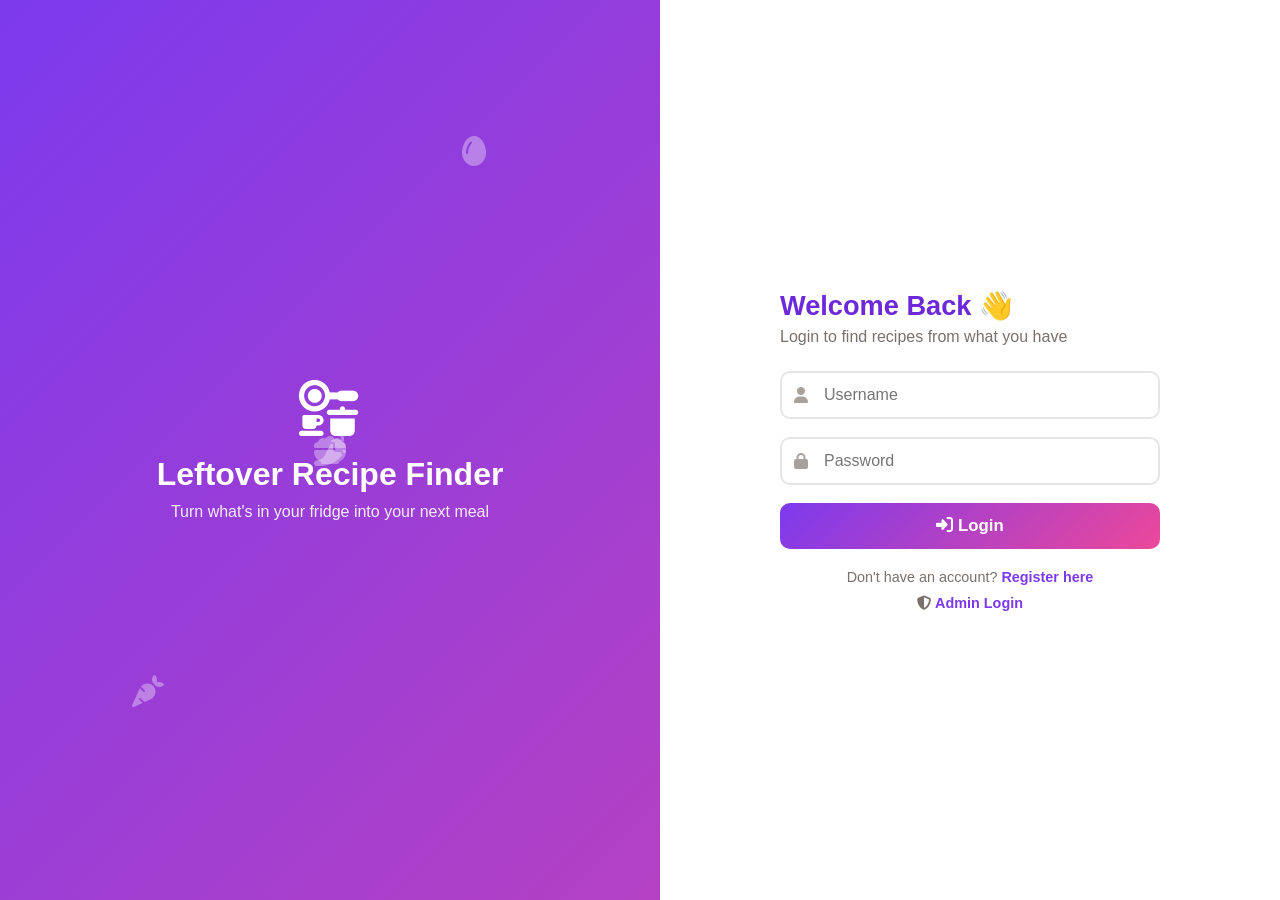
==== admin.html @ 91779deb "Add files via upload" ====
<!DOCTYPE html>
<html lang="en">
<head>
<meta charset="UTF-8"><meta name="viewport" content="width=device-width, initial-scale=1.0">
<title>Admin Dashboard - Recipe Finder</title>
<link rel="stylesheet" href="https://cdnjs.cloudflare.com/ajax/libs/font-awesome/6.5.1/css/all.min.css">
<link rel="stylesheet" href="style.css">
</head>
<body class="admin-body">
<nav class="admin-navbar">
  <div class="logo"><i class="fa-solid fa-kitchen-set"></i> Recipe Finder <span>Admin</span></div>
  <div class="admin-nav-actions"><a href="recipe.html"><i class="fa-solid fa-utensils"></i> User Page</a><button id="adminLogout"><i class="fa-solid fa-right-from-bracket"></i> Logout</button></div>
</nav>

<main class="admin-container">
  <div class="admin-heading"><div><h1><i class="fa-solid fa-gauge-high"></i> Admin Dashboard</h1><p>Manage users, monitor activity and view the recipe database.</p></div></div>

  <section class="stats-grid">
    <div class="stat-card"><i class="fa-solid fa-users"></i><div><span>Total Users</span><strong id="totalUsers">0</strong></div></div>
    <div class="stat-card"><i class="fa-solid fa-magnifying-glass"></i><div><span>Search Attempts</span><strong id="totalSearches">0</strong></div></div>
    <div class="stat-card"><i class="fa-solid fa-heart"></i><div><span>Saved Recipes</span><strong id="totalFavorites">0</strong></div></div>
    <div class="stat-card"><i class="fa-solid fa-book"></i><div><span>Total Recipes</span><strong id="totalRecipes">0</strong></div></div>
  </section>

  <section class="admin-panel">
    <div class="panel-title"><h2><i class="fa-solid fa-user-gear"></i> User Management</h2><input id="userSearch" type="text" placeholder="Search users..."></div>
    <div class="table-wrap"><table><thead><tr><th>#</th><th>Username</th><th>Email</th><th>Action</th></tr></thead><tbody id="usersTable"></tbody></table></div>
    <p class="admin-note">Admin data is stored in the browser's localStorage for this project demo.</p>
  </section>

  <section class="admin-panel">
    <div class="panel-title"><h2><i class="fa-solid fa-chart-line"></i> Recent Activity</h2><button class="small-btn" id="clearActivity"><i class="fa-solid fa-trash"></i> Clear Activity</button></div>
    <div class="table-wrap"><table><thead><tr><th>User</th><th>Ingredients</th><th>Date & Time</th></tr></thead><tbody id="activityTable"></tbody></table></div>
  </section>

  <section class="admin-panel">
    <div class="panel-title"><h2><i class="fa-solid fa-book-open"></i> Recipe Database</h2></div>
    <div class="recipe-admin-grid" id="recipeAdminGrid"></div>
  </section>
</main>
<script src="recipes-data.js"></script><script src="admin.js"></script>
</body></html>
---- style.css ----
:root {
  --primary: #ea580c;
  --primary-dark: #c2410c;
  --accent: #7c3aed;
  --accent-dark: #6d28d9;
  --pink: #ec4899;
}

* { margin: 0; padding: 0; box-sizing: border-box; font-family: 'Segoe UI', Arial, sans-serif; }

/* ================= AUTH PAGES (Login / Register) ================= */
.auth-wrapper { display: flex; min-height: 100vh; flex-wrap: wrap; }

.auth-visual {
  flex: 1; min-width: 300px;
  background: linear-gradient(135deg, var(--accent), var(--pink));
  background-size: 200% 200%;
  animation: gradientShift 8s ease infinite;
  display: flex; flex-direction: column; align-items: center; justify-content: center;
  color: #fff; padding: 40px; position: relative; overflow: hidden; text-align: center;
}

@keyframes gradientShift {
  0% { background-position: 0% 50%; }
  50% { background-position: 100% 50%; }
  100% { background-position: 0% 50%; }
}

.floating-icon { position: absolute; font-size: 2em; opacity: 0.35; animation: float 6s ease-in-out infinite; }
.floating-icon:nth-child(2) { top: 20%; left: 15%; }
.floating-icon:nth-child(3) { top: 60%; left: 75%; animation-delay: 1.5s; }
.floating-icon:nth-child(4) { top: 75%; left: 20%; animation-delay: 3s; }
.floating-icon:nth-child(5) { top: 15%; left: 70%; animation-delay: 4.5s; }

@keyframes float {
  0%, 100% { transform: translateY(0) rotate(0deg); }
  50% { transform: translateY(-20px) rotate(10deg); }
}

.auth-visual h1 { font-size: 2em; margin-top: 20px; z-index: 1; }
.auth-visual p { margin-top: 10px; opacity: 0.9; z-index: 1; }
.auth-visual i.brand-icon { font-size: 3.5em; z-index: 1; animation: pulse 2.5s ease-in-out infinite; }

@keyframes pulse { 0%, 100% { transform: scale(1); } 50% { transform: scale(1.1); } }

.auth-form-side { flex: 1; min-width: 300px; display: flex; align-items: center; justify-content: center; background: #fff; padding: 40px 20px; }
.auth-form-box { width: 100%; max-width: 380px; animation: fadeInUp 0.6s ease; }

@keyframes fadeInUp { from { opacity: 0; transform: translateY(20px); } to { opacity: 1; transform: translateY(0); } }

.auth-form-box h2 { color: var(--accent-dark); margin-bottom: 6px; font-size: 1.7em; }
.auth-form-box p.subtitle { color: #78716c; margin-bottom: 25px; }

.input-group { position: relative; margin-bottom: 18px; }
.input-group i { position: absolute; left: 14px; top: 50%; transform: translateY(-50%); color: #a8a29e; }
.input-group input {
  width: 100%; padding: 13px 14px 13px 42px; border: 2px solid #e7e5e4; border-radius: 10px;
  font-size: 1em; outline: none; transition: border-color 0.2s ease, box-shadow 0.2s ease;
}
.input-group input:focus { border-color: var(--accent); box-shadow: 0 0 0 3px rgba(124,58,237,0.15); }

.auth-btn {
  width: 100%; padding: 13px; background: linear-gradient(135deg, var(--accent), var(--pink));
  color: #fff; border: none; border-radius: 10px; font-size: 1.05em; font-weight: 600; cursor: pointer;
  transition: transform 0.15s ease, box-shadow 0.15s ease;
}
.auth-btn:hover { transform: translateY(-2px); box-shadow: 0 6px 18px rgba(124,58,237,0.35); }

.auth-switch { text-align: center; margin-top: 20px; color: #78716c; font-size: 0.9em; }
.auth-switch a { color: var(--accent); font-weight: 600; text-decoration: none; }
.auth-switch a:hover { text-decoration: underline; }

.error-msg, .success-msg { padding: 10px 14px; border-radius: 8px; margin-bottom: 16px; font-size: 0.9em; display: none; animation: fadeInUp 0.3s ease; }
.error-msg { background: #fee2e2; color: #991b1b; }
.success-msg { background: #dcfce7; color: #166534; }

/* ================= APP PAGE / DASHBOARD (Recipe Finder) ================= */
.app-body { background: linear-gradient(135deg, #fdf4ff, #fff7ed, #f0fdfa); min-height: 100vh; }

/* Colorful gradient navbar */
.navbar {
  background: linear-gradient(120deg, #7c3aed, #ec4899, #f97316);
  background-size: 200% 200%;
  animation: gradientShift 10s ease infinite;
  padding: 16px 30px; display: flex; justify-content: space-between; align-items: center;
  box-shadow: 0 4px 14px rgba(0,0,0,0.12); flex-wrap: wrap; gap: 10px;
}
.navbar .logo { display: flex; align-items: center; gap: 10px; font-weight: 700; color: #fff; font-size: 1.25em; }
.navbar .logo i { color: #fff; }
.navbar .user-area { display: flex; align-items: center; gap: 14px; color: #fff; font-size: 0.95em; }

.logout-btn { background: rgba(255,255,255,0.25); color: #fff; border: none; padding: 8px 16px; border-radius: 8px; cursor: pointer; font-weight: 600; display: flex; align-items: center; gap: 6px; transition: 0.2s; }
.logout-btn:hover { background: rgba(255,255,255,0.4); transform: translateY(-1px); }

.container { max-width: 950px; margin: 0 auto; padding: 30px 15px; }

header.hero { text-align: center; margin-bottom: 30px; animation: fadeInUp 0.5s ease; }
header.hero h1 { color: #7c2d12; font-size: 2.1em; margin-bottom: 8px; }
header.hero p { color: #78716c; }

.search-box {
  background: #fff; border-radius: 18px; padding: 22px;
  box-shadow: 0 6px 22px rgba(0,0,0,0.08); margin-bottom: 28px;
  animation: fadeInUp 0.6s ease; border-top: 5px solid transparent;
  border-image: linear-gradient(90deg, #7c3aed, #ec4899, #f97316) 1;
}
.search-box label { display: flex; align-items: center; gap: 8px; margin-bottom: 8px; font-weight: 600; color: #57534e; }
.input-row { display: flex; gap: 10px; flex-wrap: wrap; }
#ingredientInput { flex: 1; min-width: 200px; padding: 12px 14px; border: 2px solid #fbcfe8; border-radius: 10px; font-size: 1em; outline: none; }
#ingredientInput:focus { border-color: var(--accent); }

#searchBtn, #surpriseBtn { padding: 12px 20px; border: none; border-radius: 10px; font-size: 1em; font-weight: 600; cursor: pointer; display: flex; align-items: center; gap: 8px; transition: transform 0.15s ease, box-shadow 0.15s ease; }
#searchBtn { background: linear-gradient(120deg, #7c3aed, #ec4899); color: #fff; }
#searchBtn:hover { transform: translateY(-1px); box-shadow: 0 6px 14px rgba(124,58,237,0.35); }
#surpriseBtn { background: linear-gradient(120deg, #fb923c, #f97316); color: #fff; }
#surpriseBtn:hover { transform: translateY(-1px); box-shadow: 0 6px 14px rgba(249,115,22,0.35); }

.hint { font-size: 0.85em; color: #a8a29e; margin-top: 10px; }

/* Colorful pill-style filter buttons (replaces plain radio buttons) */
.filter-row { margin-top: 16px; display: flex; gap: 10px; flex-wrap: wrap; }
.filter-btn {
  border: 2px solid #e7e5e4; background: #fff; color: #57534e; padding: 8px 16px;
  border-radius: 999px; font-size: 0.9em; font-weight: 600; cursor: pointer;
  display: flex; align-items: center; gap: 6px; transition: 0.2s;
}
.filter-btn:hover { border-color: #cbd5e1; }
.filter-btn.active { color: #fff; border-color: transparent; }
.filter-btn.active[data-diet="all"] { background: linear-gradient(120deg, #7c3aed, #ec4899); }
.filter-btn.active[data-diet="veg"] { background: linear-gradient(120deg, #16a34a, #22c55e); }
.filter-btn.active[data-diet="nonveg"] { background: linear-gradient(120deg, #dc2626, #f97316); }

/* Recipe grid + colorful tiles */
.recipe-grid { display: grid; grid-template-columns: repeat(auto-fill, minmax(210px, 1fr)); gap: 18px; }

.recipe-tile {
  background: #fff; border-radius: 16px; overflow: hidden; cursor: pointer;
  box-shadow: 0 4px 14px rgba(0,0,0,0.08); transition: transform 0.2s ease, box-shadow 0.2s ease;
  animation: fadeInUp 0.4s ease;
}
.recipe-tile:hover { transform: translateY(-5px); box-shadow: 0 10px 26px rgba(0,0,0,0.16); }

.tile-header { position: relative; padding: 28px 0; text-align: center; color: #fff; font-size: 2.4em; }
.tile-header .diet-chip {
  position: absolute; top: 10px; left: 10px; font-size: 0.32em; font-weight: 700;
  background: rgba(255,255,255,0.9); padding: 3px 10px; border-radius: 999px; color: #292524;
}
.tile-fav-btn {
  position: absolute; top: 8px; right: 8px; background: rgba(255,255,255,0.3); border: none;
  color: #fff; width: 34px; height: 34px; border-radius: 50%; cursor: pointer; font-size: 0.42em;
  display: flex; align-items: center; justify-content: center; transition: 0.2s;
}
.tile-fav-btn:hover { background: rgba(255,255,255,0.5); }
.tile-fav-btn.saved { color: #fde047; }

.tile-body { padding: 14px 16px 18px; }
.tile-body h3 { font-size: 1.05em; color: #292524; margin-bottom: 8px; }

.progress-bar-bg { background: #f1f5f9; border-radius: 999px; height: 8px; overflow: hidden; margin-bottom: 6px; }
.progress-bar-fill { height: 100%; border-radius: 999px; transition: width 0.4s ease; }

.match-text { font-size: 0.8em; color: #78716c; margin-bottom: 8px; }
.tap-hint { font-size: 0.78em; color: #a8a29e; display: flex; align-items: center; gap: 5px; }

.empty-msg { text-align: center; color: #a8a29e; padding: 40px 20px; font-size: 1em; grid-column: 1 / -1; }

.fav-section { margin-top: 40px; padding-top: 20px; border-top: 2px dashed #fbcfe8; animation: fadeInUp 0.6s ease; }
.fav-section h2 { color: #7c2d12; margin-bottom: 14px; font-size: 1.3em; display: flex; align-items: center; gap: 8px; }

/* ================= MODAL (Explore Recipe Detail) ================= */
.modal-overlay {
  position: fixed; inset: 0; background: rgba(0,0,0,0.55);
  display: flex; align-items: center; justify-content: center; z-index: 1000; padding: 20px;
}
.modal-box {
  background: #fff; border-radius: 20px; max-width: 480px; width: 100%;
  max-height: 85vh; overflow-y: auto; animation: fadeInUp 0.3s ease;
}
.modal-header { position: relative; padding: 32px 20px; text-align: center; color: #fff; }
.modal-header i.modal-icon { font-size: 2.6em; margin-bottom: 8px; display: block; }
.modal-header h2 { font-size: 1.4em; }
.diet-chip-modal { display: inline-block; margin-top: 8px; font-size: 0.75em; font-weight: 700; background: rgba(255,255,255,0.9); color: #292524; padding: 3px 12px; border-radius: 999px; }
.close-btn {
  position: absolute; top: 14px; right: 14px; background: rgba(255,255,255,0.3); border: none;
  color: #fff; width: 34px; height: 34px; border-radius: 50%; cursor: pointer; font-size: 1em;
}
.close-btn:hover { background: rgba(255,255,255,0.5); }

.modal-body { padding: 22px; }
.modal-body h4 { margin: 16px 0 10px; color: #57534e; font-size: 1em; display: flex; align-items: center; gap: 8px; }
.modal-body h4:first-child { margin-top: 0; }

.ingredient-list { display: flex; flex-wrap: wrap; gap: 6px; }
.ing-have, .ing-missing { padding: 4px 10px; border-radius: 8px; font-size: 0.85em; display: inline-flex; align-items: center; gap: 5px; }
.ing-have { background: #dcfce7; color: #166534; }
.ing-missing { background: #fee2e2; color: #991b1b; }

.steps-list { list-style: none; display: flex; flex-direction: column; gap: 12px; }
.steps-list li { display: flex; align-items: flex-start; gap: 12px; }
.step-num {
  min-width: 26px; height: 26px; border-radius: 50%; color: #fff; font-size: 0.85em; font-weight: 700;
  display: flex; align-items: center; justify-content: center; flex-shrink: 0;
}
.step-text { color: #44403c; font-size: 0.95em; line-height: 1.5; padding-top: 2px; }

.modal-fav-btn {
  margin-top: 20px; width: 100%; padding: 12px; border: 2px solid #fbcfe8; background: #fff;
  color: #9d174d; border-radius: 10px; font-weight: 600; cursor: pointer; display: flex;
  align-items: center; justify-content: center; gap: 8px; transition: 0.2s;
}
.modal-fav-btn.saved { background: #fdf2f8; }
.modal-fav-btn:hover { border-color: #ec4899; }

@media (max-width: 700px) {
  .auth-visual { min-height: 220px; padding: 20px; }
}

/* ================= ADMIN DASHBOARD ================= */
.admin-body { background: linear-gradient(135deg, #f5f3ff, #fff7ed, #f0fdfa); min-height: 100vh; color: #292524; }
.admin-navbar { background: linear-gradient(120deg, #4c1d95, #7c3aed, #db2777); padding: 16px 30px; display:flex; justify-content:space-between; align-items:center; gap:15px; box-shadow:0 4px 14px rgba(0,0,0,.12); }
.admin-navbar .logo { color:#fff; font-size:1.25em; font-weight:700; display:flex; gap:10px; align-items:center; }
.admin-navbar .logo span { background:rgba(255,255,255,.2); padding:4px 9px; border-radius:999px; font-size:.7em; }
.admin-nav-actions { display:flex; align-items:center; gap:10px; }
.admin-nav-actions a,.admin-nav-actions button { border:0; text-decoration:none; color:#fff; background:rgba(255,255,255,.18); padding:9px 14px; border-radius:9px; cursor:pointer; font-weight:600; }
.admin-nav-actions a:hover,.admin-nav-actions button:hover { background:rgba(255,255,255,.3); }
.admin-container { max-width:1100px; margin:auto; padding:30px 18px 50px; }
.admin-heading { margin-bottom:24px; }
.admin-heading h1 { color:#4c1d95; margin-bottom:5px; }
.admin-heading p { color:#78716c; }
.stats-grid { display:grid; grid-template-columns:repeat(4,1fr); gap:16px; margin-bottom:24px; }
.stat-card { background:#fff; border-radius:16px; padding:20px; display:flex; gap:15px; align-items:center; box-shadow:0 5px 18px rgba(0,0,0,.08); }
.stat-card > i { width:48px; height:48px; border-radius:13px; display:flex; align-items:center; justify-content:center; background:#f3e8ff; color:#7c3aed; font-size:1.2em; }
.stat-card span { display:block; color:#78716c; font-size:.85em; margin-bottom:4px; }.stat-card strong { font-size:1.65em; color:#292524; }
.admin-panel { background:#fff; border-radius:18px; padding:20px; margin-bottom:22px; box-shadow:0 5px 18px rgba(0,0,0,.07); }
.panel-title { display:flex; justify-content:space-between; align-items:center; gap:15px; margin-bottom:15px; }.panel-title h2 { color:#44403c; font-size:1.2em; }
#userSearch { width:230px; padding:10px 12px; border:2px solid #e7e5e4; border-radius:9px; outline:none; }.small-btn { border:0; background:#fee2e2; color:#991b1b; padding:9px 12px; border-radius:8px; cursor:pointer; font-weight:600; }
.table-wrap { overflow-x:auto; } table { width:100%; border-collapse:collapse; } th,td { padding:12px 10px; text-align:left; border-bottom:1px solid #f1f5f9; } th { background:#faf5ff; color:#57534e; font-size:.88em; } td { color:#57534e; }
.delete-btn { border:0; background:#fee2e2; color:#991b1b; padding:7px 10px; border-radius:7px; cursor:pointer; }.delete-btn:hover { background:#fecaca; }.empty-table { text-align:center; padding:25px; color:#a8a29e; }
.admin-note { color:#a8a29e; font-size:.8em; margin-top:12px; }
.recipe-admin-grid { display:grid; grid-template-columns:repeat(auto-fill,minmax(240px,1fr)); gap:12px; max-height:450px; overflow-y:auto; padding-right:4px; }
.recipe-admin-card { display:flex; gap:11px; align-items:center; padding:11px; border:1px solid #f1f5f9; border-radius:12px; }.recipe-admin-icon { min-width:42px; height:42px; border-radius:10px; color:#fff; display:flex; align-items:center; justify-content:center; }.recipe-admin-card strong { display:block; font-size:.9em; }.recipe-admin-card small { display:block; color:#a8a29e; margin-top:4px; }
.admin-login-link { margin-top:10px; }
@media (max-width:800px) { .stats-grid { grid-template-columns:repeat(2,1fr); } .admin-navbar { padding:14px 18px; } }
@media (max-width:500px) { .stats-grid { grid-template-columns:1fr; } .panel-title { align-items:stretch; flex-direction:column; } #userSearch { width:100%; box-sizing:border-box; } }
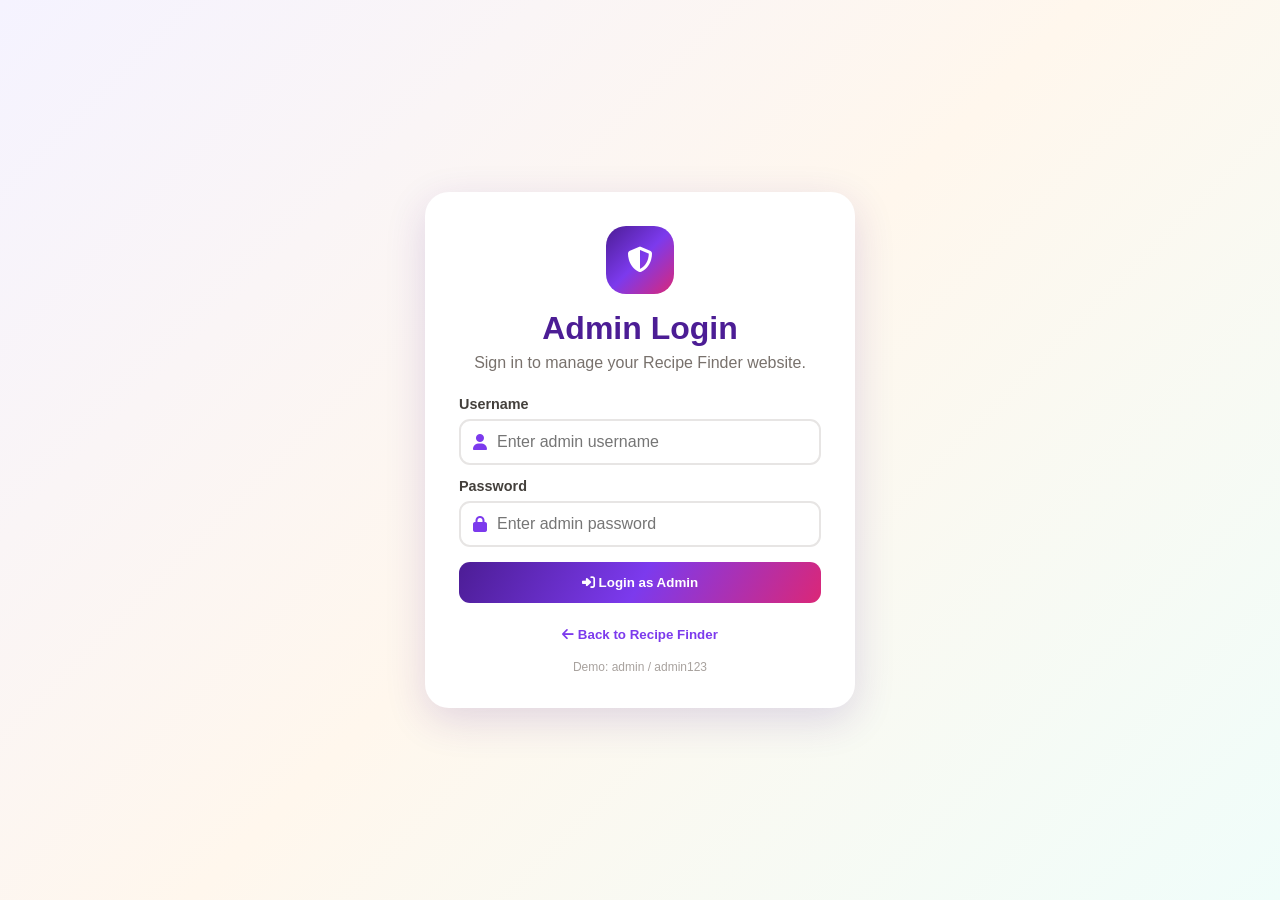
==== commit 53da5a30: "Add files via upload" ====
--- a/admin.html
+++ b/admin.html
@@ -7,36 +7,52 @@
 <link rel="stylesheet" href="style.css">
 </head>
 <body class="admin-body">
+
+<div id="adminLoginScreen" class="admin-login-screen">
+  <div class="admin-login-card">
+    <div class="admin-login-icon"><i class="fa-solid fa-shield-halved"></i></div>
+    <h1>Admin Login</h1>
+    <p>Sign in to manage your Recipe Finder website.</p>
+    <form id="adminLoginForm">
+      <label for="adminUsername">Username</label>
+      <div class="admin-input"><i class="fa-solid fa-user"></i><input id="adminUsername" type="text" placeholder="Enter admin username" autocomplete="username" required></div>
+      <label for="adminPassword">Password</label>
+      <div class="admin-input"><i class="fa-solid fa-lock"></i><input id="adminPassword" type="password" placeholder="Enter admin password" autocomplete="current-password" required></div>
+      <p id="adminLoginError" class="admin-login-error"></p>
+      <button type="submit" class="admin-login-btn"><i class="fa-solid fa-right-to-bracket"></i> Login as Admin</button>
+    </form>
+    <button id="backToUserPage" class="back-user-btn"><i class="fa-solid fa-arrow-left"></i> Back to Recipe Finder</button>
+    <small class="demo-login">Demo: admin / admin123</small>
+  </div>
+</div>
+
+<div id="adminDashboard" style="display:none;">
 <nav class="admin-navbar">
   <div class="logo"><i class="fa-solid fa-kitchen-set"></i> Recipe Finder <span>Admin</span></div>
   <div class="admin-nav-actions"><a href="recipe.html"><i class="fa-solid fa-utensils"></i> User Page</a><button id="adminLogout"><i class="fa-solid fa-right-from-bracket"></i> Logout</button></div>
 </nav>
-
 <main class="admin-container">
   <div class="admin-heading"><div><h1><i class="fa-solid fa-gauge-high"></i> Admin Dashboard</h1><p>Manage users, monitor activity and view the recipe database.</p></div></div>
-
   <section class="stats-grid">
     <div class="stat-card"><i class="fa-solid fa-users"></i><div><span>Total Users</span><strong id="totalUsers">0</strong></div></div>
     <div class="stat-card"><i class="fa-solid fa-magnifying-glass"></i><div><span>Search Attempts</span><strong id="totalSearches">0</strong></div></div>
     <div class="stat-card"><i class="fa-solid fa-heart"></i><div><span>Saved Recipes</span><strong id="totalFavorites">0</strong></div></div>
     <div class="stat-card"><i class="fa-solid fa-book"></i><div><span>Total Recipes</span><strong id="totalRecipes">0</strong></div></div>
   </section>
-
   <section class="admin-panel">
     <div class="panel-title"><h2><i class="fa-solid fa-user-gear"></i> User Management</h2><input id="userSearch" type="text" placeholder="Search users..."></div>
     <div class="table-wrap"><table><thead><tr><th>#</th><th>Username</th><th>Email</th><th>Action</th></tr></thead><tbody id="usersTable"></tbody></table></div>
     <p class="admin-note">Admin data is stored in the browser's localStorage for this project demo.</p>
   </section>
-
   <section class="admin-panel">
     <div class="panel-title"><h2><i class="fa-solid fa-chart-line"></i> Recent Activity</h2><button class="small-btn" id="clearActivity"><i class="fa-solid fa-trash"></i> Clear Activity</button></div>
     <div class="table-wrap"><table><thead><tr><th>User</th><th>Ingredients</th><th>Date & Time</th></tr></thead><tbody id="activityTable"></tbody></table></div>
   </section>
-
   <section class="admin-panel">
     <div class="panel-title"><h2><i class="fa-solid fa-book-open"></i> Recipe Database</h2></div>
     <div class="recipe-admin-grid" id="recipeAdminGrid"></div>
   </section>
 </main>
+</div>
 <script src="recipes-data.js"></script><script src="admin.js"></script>
 </body></html>
--- a/style.css
+++ b/style.css
@@ -242,3 +242,22 @@
 .admin-login-link { margin-top:10px; }
 @media (max-width:800px) { .stats-grid { grid-template-columns:repeat(2,1fr); } .admin-navbar { padding:14px 18px; } }
 @media (max-width:500px) { .stats-grid { grid-template-columns:1fr; } .panel-title { align-items:stretch; flex-direction:column; } #userSearch { width:100%; box-sizing:border-box; } }
+
+/* ================= GITHUB-FRIENDLY ADMIN LOGIN ================= */
+.admin-login-screen { min-height:100vh; display:flex; align-items:center; justify-content:center; padding:24px; box-sizing:border-box; background:linear-gradient(135deg,#f5f3ff,#fff7ed,#f0fdfa); }
+.admin-login-card { width:min(430px,100%); background:#fff; border-radius:24px; padding:34px; box-shadow:0 12px 40px rgba(76,29,149,.16); text-align:center; box-sizing:border-box; }
+.admin-login-icon { width:68px; height:68px; margin:0 auto 16px; border-radius:20px; display:flex; align-items:center; justify-content:center; color:#fff; font-size:1.6rem; background:linear-gradient(135deg,#4c1d95,#7c3aed,#db2777); }
+.admin-login-card h1 { margin:0 0 7px; color:#4c1d95; }
+.admin-login-card > p { color:#78716c; margin:0 0 24px; }
+.admin-login-card form { text-align:left; }
+.admin-login-card label { display:block; margin:13px 0 7px; color:#44403c; font-weight:600; font-size:.9rem; }
+.admin-input { display:flex; align-items:center; gap:10px; border:2px solid #e7e5e4; border-radius:11px; padding:0 12px; background:#fff; transition:.2s; }
+.admin-input:focus-within { border-color:#7c3aed; box-shadow:0 0 0 3px rgba(124,58,237,.1); }
+.admin-input i { color:#7c3aed; }
+.admin-input input { width:100%; border:0; outline:0; padding:12px 0; font:inherit; background:transparent; }
+.admin-login-error { display:none; margin:12px 0; padding:10px; border-radius:9px; background:#fee2e2; color:#991b1b; font-size:.9rem; }
+.admin-login-btn { width:100%; border:0; margin-top:15px; padding:13px; border-radius:11px; color:#fff; font-weight:700; cursor:pointer; background:linear-gradient(120deg,#4c1d95,#7c3aed,#db2777); }
+.admin-login-btn:hover { opacity:.92; transform:translateY(-1px); }
+.back-user-btn { width:100%; border:0; background:transparent; color:#7c3aed; margin-top:14px; padding:10px; cursor:pointer; font-weight:600; }
+.demo-login { display:block; color:#a8a29e; margin-top:8px; font-size:.75rem; }
+@media (max-width:500px) { .admin-login-card { padding:26px 20px; border-radius:20px; } .admin-navbar .logo span { display:none; } .admin-nav-actions a { display:none; } }
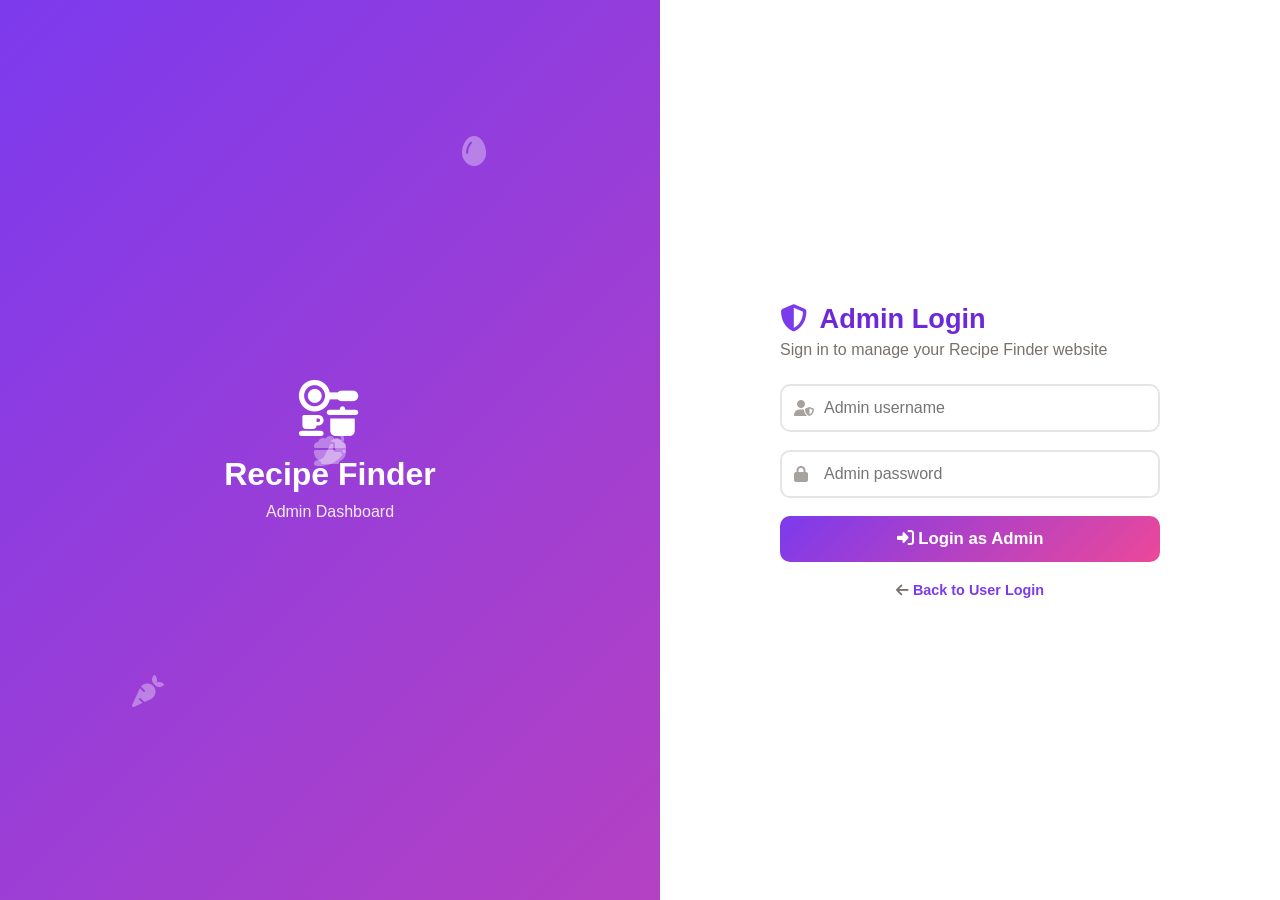
==== commit dd9b8cae: "Add files via upload" ====
--- a/admin.html
+++ b/admin.html
@@ -1,58 +1,87 @@
 <!DOCTYPE html>
 <html lang="en">
 <head>
-<meta charset="UTF-8"><meta name="viewport" content="width=device-width, initial-scale=1.0">
-<title>Admin Dashboard - Recipe Finder</title>
+<meta charset="UTF-8">
+<meta name="viewport" content="width=device-width, initial-scale=1.0">
+<title>Admin Login - Recipe Finder</title>
 <link rel="stylesheet" href="https://cdnjs.cloudflare.com/ajax/libs/font-awesome/6.5.1/css/all.min.css">
 <link rel="stylesheet" href="style.css">
 </head>
-<body class="admin-body">
+<body>
 
-<div id="adminLoginScreen" class="admin-login-screen">
-  <div class="admin-login-card">
-    <div class="admin-login-icon"><i class="fa-solid fa-shield-halved"></i></div>
-    <h1>Admin Login</h1>
-    <p>Sign in to manage your Recipe Finder website.</p>
-    <form id="adminLoginForm">
-      <label for="adminUsername">Username</label>
-      <div class="admin-input"><i class="fa-solid fa-user"></i><input id="adminUsername" type="text" placeholder="Enter admin username" autocomplete="username" required></div>
-      <label for="adminPassword">Password</label>
-      <div class="admin-input"><i class="fa-solid fa-lock"></i><input id="adminPassword" type="password" placeholder="Enter admin password" autocomplete="current-password" required></div>
-      <p id="adminLoginError" class="admin-login-error"></p>
-      <button type="submit" class="admin-login-btn"><i class="fa-solid fa-right-to-bracket"></i> Login as Admin</button>
-    </form>
-    <button id="backToUserPage" class="back-user-btn"><i class="fa-solid fa-arrow-left"></i> Back to Recipe Finder</button>
-    <small class="demo-login">Demo: admin / admin123</small>
+<!-- Admin Login -->
+<div class="auth-wrapper" id="adminLoginScreen">
+  <div class="auth-visual">
+    <i class="fa-solid fa-kitchen-set brand-icon"></i>
+    <h1>Recipe Finder</h1>
+    <p>Admin Dashboard</p>
+    <i class="fa-solid fa-carrot floating-icon"></i>
+    <i class="fa-solid fa-egg floating-icon"></i>
+    <i class="fa-solid fa-pepper-hot floating-icon"></i>
+    <i class="fa-solid fa-bowl-food floating-icon"></i>
+  </div>
+
+  <div class="auth-form-side">
+    <div class="auth-form-box">
+      <h2><i class="fa-solid fa-shield-halved"></i> Admin Login</h2>
+      <p class="subtitle">Sign in to manage your Recipe Finder website</p>
+
+      <div class="error-msg" id="adminErrorMsg"></div>
+      <div class="success-msg" id="adminSuccessMsg"></div>
+
+      <form id="adminLoginForm">
+        <div class="input-group">
+          <i class="fa-solid fa-user-shield"></i>
+          <input type="text" id="adminUsername" placeholder="Admin username" autocomplete="username" required>
+        </div>
+        <div class="input-group">
+          <i class="fa-solid fa-lock"></i>
+          <input type="password" id="adminPassword" placeholder="Admin password" autocomplete="current-password" required>
+        </div>
+        <button type="submit" class="auth-btn"><i class="fa-solid fa-right-to-bracket"></i> Login as Admin</button>
+      </form>
+
+      <p class="auth-switch"><i class="fa-solid fa-arrow-left"></i> <a href="index.html">Back to User Login</a></p>
+    </div>
   </div>
 </div>
 
+<!-- Admin Dashboard -->
 <div id="adminDashboard" style="display:none;">
 <nav class="admin-navbar">
   <div class="logo"><i class="fa-solid fa-kitchen-set"></i> Recipe Finder <span>Admin</span></div>
   <div class="admin-nav-actions"><a href="recipe.html"><i class="fa-solid fa-utensils"></i> User Page</a><button id="adminLogout"><i class="fa-solid fa-right-from-bracket"></i> Logout</button></div>
 </nav>
+
 <main class="admin-container">
   <div class="admin-heading"><div><h1><i class="fa-solid fa-gauge-high"></i> Admin Dashboard</h1><p>Manage users, monitor activity and view the recipe database.</p></div></div>
+
   <section class="stats-grid">
     <div class="stat-card"><i class="fa-solid fa-users"></i><div><span>Total Users</span><strong id="totalUsers">0</strong></div></div>
     <div class="stat-card"><i class="fa-solid fa-magnifying-glass"></i><div><span>Search Attempts</span><strong id="totalSearches">0</strong></div></div>
     <div class="stat-card"><i class="fa-solid fa-heart"></i><div><span>Saved Recipes</span><strong id="totalFavorites">0</strong></div></div>
     <div class="stat-card"><i class="fa-solid fa-book"></i><div><span>Total Recipes</span><strong id="totalRecipes">0</strong></div></div>
   </section>
+
   <section class="admin-panel">
     <div class="panel-title"><h2><i class="fa-solid fa-user-gear"></i> User Management</h2><input id="userSearch" type="text" placeholder="Search users..."></div>
     <div class="table-wrap"><table><thead><tr><th>#</th><th>Username</th><th>Email</th><th>Action</th></tr></thead><tbody id="usersTable"></tbody></table></div>
     <p class="admin-note">Admin data is stored in the browser's localStorage for this project demo.</p>
   </section>
+
   <section class="admin-panel">
     <div class="panel-title"><h2><i class="fa-solid fa-chart-line"></i> Recent Activity</h2><button class="small-btn" id="clearActivity"><i class="fa-solid fa-trash"></i> Clear Activity</button></div>
     <div class="table-wrap"><table><thead><tr><th>User</th><th>Ingredients</th><th>Date & Time</th></tr></thead><tbody id="activityTable"></tbody></table></div>
   </section>
+
   <section class="admin-panel">
     <div class="panel-title"><h2><i class="fa-solid fa-book-open"></i> Recipe Database</h2></div>
     <div class="recipe-admin-grid" id="recipeAdminGrid"></div>
   </section>
 </main>
 </div>
-<script src="recipes-data.js"></script><script src="admin.js"></script>
-</body></html>
+
+<script src="recipes-data.js"></script>
+<script src="admin.js"></script>
+</body>
+</html>
--- a/style.css
+++ b/style.css
@@ -243,21 +243,9 @@
 @media (max-width:800px) { .stats-grid { grid-template-columns:repeat(2,1fr); } .admin-navbar { padding:14px 18px; } }
 @media (max-width:500px) { .stats-grid { grid-template-columns:1fr; } .panel-title { align-items:stretch; flex-direction:column; } #userSearch { width:100%; box-sizing:border-box; } }
 
-/* ================= GITHUB-FRIENDLY ADMIN LOGIN ================= */
-.admin-login-screen { min-height:100vh; display:flex; align-items:center; justify-content:center; padding:24px; box-sizing:border-box; background:linear-gradient(135deg,#f5f3ff,#fff7ed,#f0fdfa); }
-.admin-login-card { width:min(430px,100%); background:#fff; border-radius:24px; padding:34px; box-shadow:0 12px 40px rgba(76,29,149,.16); text-align:center; box-sizing:border-box; }
-.admin-login-icon { width:68px; height:68px; margin:0 auto 16px; border-radius:20px; display:flex; align-items:center; justify-content:center; color:#fff; font-size:1.6rem; background:linear-gradient(135deg,#4c1d95,#7c3aed,#db2777); }
-.admin-login-card h1 { margin:0 0 7px; color:#4c1d95; }
-.admin-login-card > p { color:#78716c; margin:0 0 24px; }
-.admin-login-card form { text-align:left; }
-.admin-login-card label { display:block; margin:13px 0 7px; color:#44403c; font-weight:600; font-size:.9rem; }
-.admin-input { display:flex; align-items:center; gap:10px; border:2px solid #e7e5e4; border-radius:11px; padding:0 12px; background:#fff; transition:.2s; }
-.admin-input:focus-within { border-color:#7c3aed; box-shadow:0 0 0 3px rgba(124,58,237,.1); }
-.admin-input i { color:#7c3aed; }
-.admin-input input { width:100%; border:0; outline:0; padding:12px 0; font:inherit; background:transparent; }
-.admin-login-error { display:none; margin:12px 0; padding:10px; border-radius:9px; background:#fee2e2; color:#991b1b; font-size:.9rem; }
-.admin-login-btn { width:100%; border:0; margin-top:15px; padding:13px; border-radius:11px; color:#fff; font-weight:700; cursor:pointer; background:linear-gradient(120deg,#4c1d95,#7c3aed,#db2777); }
-.admin-login-btn:hover { opacity:.92; transform:translateY(-1px); }
-.back-user-btn { width:100%; border:0; background:transparent; color:#7c3aed; margin-top:14px; padding:10px; cursor:pointer; font-weight:600; }
-.demo-login { display:block; color:#a8a29e; margin-top:8px; font-size:.75rem; }
-@media (max-width:500px) { .admin-login-card { padding:26px 20px; border-radius:20px; } .admin-navbar .logo span { display:none; } .admin-nav-actions a { display:none; } }
+/* Admin login uses the same visual language as the normal Recipe Finder login. */
+#adminLoginScreen .auth-form-box h2 { color: var(--accent-dark); }
+#adminLoginScreen .auth-form-box h2 i { color: var(--accent); margin-right: 6px; }
+#adminLoginScreen .auth-btn { width: 100%; }
+#adminLoginScreen .input-group:focus-within { border-color: var(--accent); box-shadow: 0 0 0 3px rgba(124,58,237,0.10); }
+#adminLoginScreen .auth-switch a { color: var(--accent); }
